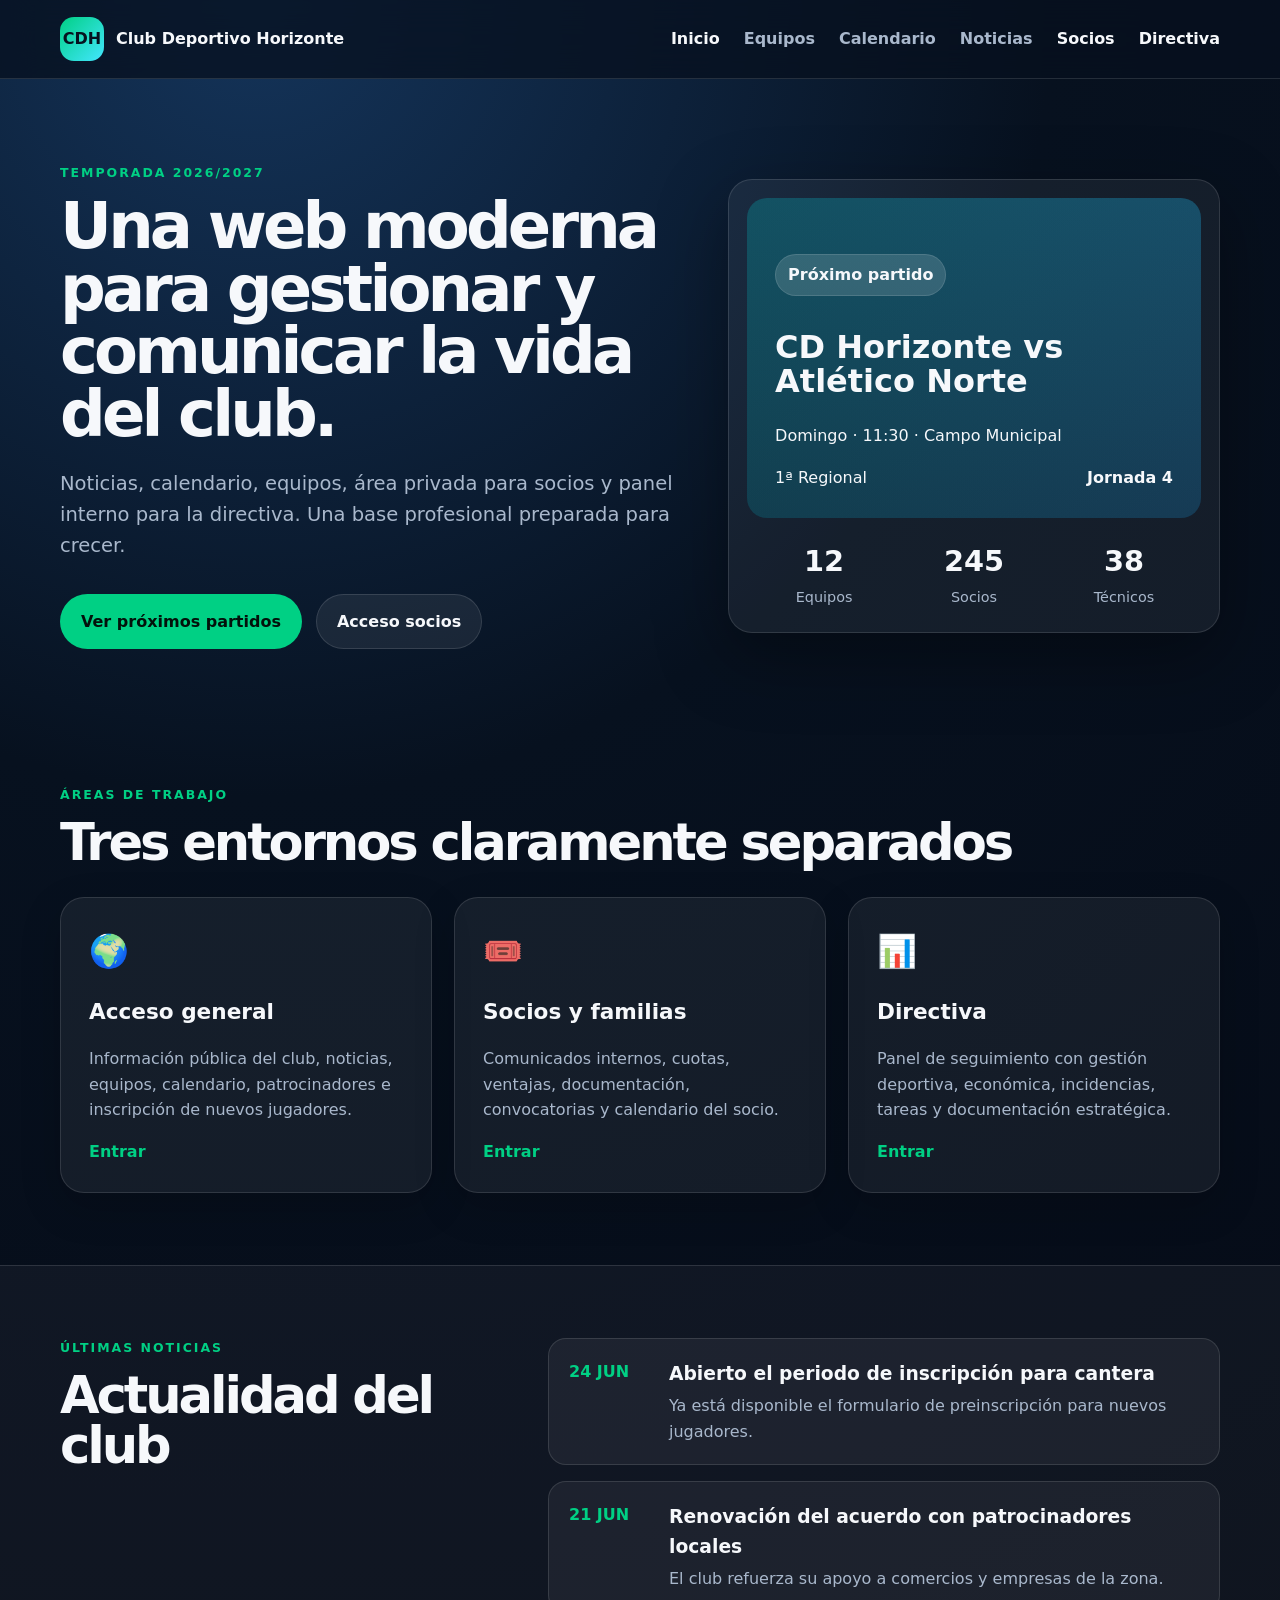
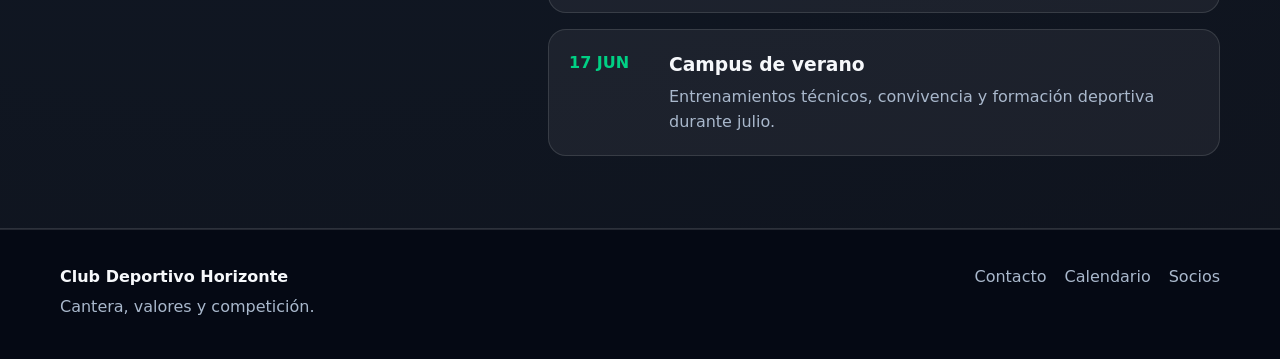
==== index.html @ 53312ed4 "Add files via upload Web inicial club" ====
<!doctype html>
<html lang="es">
<head>
  <meta charset="utf-8" />
  <meta name="viewport" content="width=device-width, initial-scale=1" />
  <title>Club Deportivo Horizonte</title>
  <meta name="description" content="Web oficial del Club Deportivo Horizonte: noticias, equipos, socios y directiva." />
  <link rel="stylesheet" href="assets/css/styles.css" />
</head>
<body>
  <header class="site-header">
    <nav class="navbar container">
      <a class="brand" href="index.html" aria-label="Inicio">
        <span class="brand-mark">CDH</span>
        <span>Club Deportivo Horizonte</span>
      </a>
      <button class="nav-toggle" aria-label="Abrir menú" data-nav-toggle>☰</button>
      <div class="nav-links" data-nav-links>
        <a href="index.html">Inicio</a>
        <a href="general/equipos.html">Equipos</a>
        <a href="general/calendario.html">Calendario</a>
        <a href="general/noticias.html">Noticias</a>
        <a href="socios/index.html">Socios</a>
        <a href="directiva/index.html">Directiva</a>
      </div>
    </nav>
  </header>

  <main>
    <section class="hero">
      <div class="container hero-grid">
        <div class="hero-content reveal">
          <p class="eyebrow">Temporada 2026/2027</p>
          <h1>Una web moderna para gestionar y comunicar la vida del club.</h1>
          <p class="lead">Noticias, calendario, equipos, área privada para socios y panel interno para la directiva. Una base profesional preparada para crecer.</p>
          <div class="hero-actions">
            <a class="btn btn-primary" href="general/calendario.html">Ver próximos partidos</a>
            <a class="btn btn-secondary" href="socios/index.html">Acceso socios</a>
          </div>
        </div>
        <div class="hero-card reveal delay-1">
          <div class="match-card">
            <p class="tag">Próximo partido</p>
            <h2>CD Horizonte vs Atlético Norte</h2>
            <p>Domingo · 11:30 · Campo Municipal</p>
            <div class="scoreline"><span>1ª Regional</span><strong>Jornada 4</strong></div>
          </div>
          <div class="stats-strip">
            <div><strong>12</strong><span>Equipos</span></div>
            <div><strong>245</strong><span>Socios</span></div>
            <div><strong>38</strong><span>Técnicos</span></div>
          </div>
        </div>
      </div>
    </section>

    <section class="section container">
      <div class="section-heading">
        <p class="eyebrow">Áreas de trabajo</p>
        <h2>Tres entornos claramente separados</h2>
      </div>
      <div class="cards three">
        <article class="card reveal">
          <span class="icon">🌍</span>
          <h3>Acceso general</h3>
          <p>Información pública del club, noticias, equipos, calendario, patrocinadores e inscripción de nuevos jugadores.</p>
          <a href="general/noticias.html">Entrar</a>
        </article>
        <article class="card reveal delay-1">
          <span class="icon">🎟️</span>
          <h3>Socios y familias</h3>
          <p>Comunicados internos, cuotas, ventajas, documentación, convocatorias y calendario del socio.</p>
          <a href="socios/index.html">Entrar</a>
        </article>
        <article class="card reveal delay-2">
          <span class="icon">📊</span>
          <h3>Directiva</h3>
          <p>Panel de seguimiento con gestión deportiva, económica, incidencias, tareas y documentación estratégica.</p>
          <a href="directiva/index.html">Entrar</a>
        </article>
      </div>
    </section>

    <section class="section alt">
      <div class="container split">
        <div>
          <p class="eyebrow">Últimas noticias</p>
          <h2>Actualidad del club</h2>
        </div>
        <div class="news-list">
          <article>
            <time>24 JUN</time>
            <div><h3>Abierto el periodo de inscripción para cantera</h3><p>Ya está disponible el formulario de preinscripción para nuevos jugadores.</p></div>
          </article>
          <article>
            <time>21 JUN</time>
            <div><h3>Renovación del acuerdo con patrocinadores locales</h3><p>El club refuerza su apoyo a comercios y empresas de la zona.</p></div>
          </article>
          <article>
            <time>17 JUN</time>
            <div><h3>Campus de verano</h3><p>Entrenamientos técnicos, convivencia y formación deportiva durante julio.</p></div>
          </article>
        </div>
      </div>
    </section>
  </main>

  <footer class="site-footer">
    <div class="container footer-grid">
      <div><strong>Club Deportivo Horizonte</strong><p>Cantera, valores y competición.</p></div>
      <div><a href="general/contacto.html">Contacto</a><a href="general/calendario.html">Calendario</a><a href="socios/index.html">Socios</a></div>
    </div>
  </footer>
  <script src="assets/js/app.js"></script>
</body>
</html>
---- assets/css/styles.css ----
:root{
  --bg:#07111f;--bg2:#0d1b2f;--surface:#10233d;--surface2:#152b48;--text:#f6f8fb;--muted:#a9b8cc;--primary:#00d084;--primary2:#43e6ff;--danger:#ff5a7a;--warning:#ffd166;--border:rgba(255,255,255,.12);--shadow:0 24px 70px rgba(0,0,0,.35);--radius:24px
}
*{box-sizing:border-box}html{scroll-behavior:smooth}body{margin:0;font-family:Inter,ui-sans-serif,system-ui,-apple-system,Segoe UI,Roboto,Arial,sans-serif;background:radial-gradient(circle at 20% 0%,#14345a 0,#07111f 36%,#050914 100%);color:var(--text);line-height:1.6}a{color:inherit;text-decoration:none}.container{width:min(1160px,92%);margin:auto}.site-header{position:sticky;top:0;z-index:10;background:rgba(7,17,31,.76);backdrop-filter:blur(18px);border-bottom:1px solid var(--border)}.navbar{height:78px;display:flex;align-items:center;justify-content:space-between}.brand{display:flex;gap:12px;align-items:center;font-weight:800}.brand-mark{display:grid;place-items:center;width:44px;height:44px;border-radius:14px;background:linear-gradient(135deg,var(--primary),var(--primary2));color:#06111f}.nav-links{display:flex;gap:24px;align-items:center;color:var(--muted);font-weight:600}.nav-links a:hover,.nav-links a.active{color:var(--text)}.nav-toggle{display:none;background:none;border:0;color:var(--text);font-size:28px}.hero{padding:84px 0 64px}.hero-grid{display:grid;grid-template-columns:1.12fr .88fr;gap:42px;align-items:center}.eyebrow{color:var(--primary);text-transform:uppercase;letter-spacing:.16em;font-size:.78rem;font-weight:800;margin:0 0 12px}.hero h1,.section h2{font-size:clamp(2.2rem,5vw,5rem);line-height:.98;margin:0 0 22px;letter-spacing:-.06em}.section h2{font-size:clamp(1.9rem,4vw,3.4rem)}.lead{font-size:1.22rem;color:var(--muted);max-width:720px}.hero-actions{display:flex;gap:14px;flex-wrap:wrap;margin-top:32px}.btn{display:inline-flex;align-items:center;justify-content:center;padding:14px 20px;border-radius:999px;font-weight:800;border:1px solid var(--border)}.btn-primary{background:var(--primary);color:#03110b;border-color:transparent}.btn-secondary{background:rgba(255,255,255,.07);color:var(--text)}.hero-card{padding:18px;border:1px solid var(--border);border-radius:var(--radius);background:rgba(255,255,255,.06);box-shadow:var(--shadow)}.match-card{min-height:320px;border-radius:20px;padding:28px;background:linear-gradient(145deg,rgba(0,208,132,.18),rgba(67,230,255,.12)),linear-gradient(180deg,#17365b,#10233d);display:flex;flex-direction:column;justify-content:flex-end}.tag{align-self:flex-start;background:rgba(255,255,255,.14);border:1px solid var(--border);padding:7px 12px;border-radius:99px;font-weight:800}.match-card h2{font-size:2rem;line-height:1.08;margin:18px 0 8px}.scoreline,.stats-strip{display:flex;justify-content:space-between;gap:12px}.stats-strip{padding:20px 8px 4px}.stats-strip div{flex:1;text-align:center}.stats-strip strong{display:block;font-size:1.8rem}.stats-strip span{color:var(--muted);font-size:.9rem}.section{padding:72px 0}.section-heading{margin-bottom:30px}.cards{display:grid;gap:22px}.cards.three{grid-template-columns:repeat(3,1fr)}.card{padding:28px;border-radius:var(--radius);background:rgba(255,255,255,.06);border:1px solid var(--border);box-shadow:0 14px 40px rgba(0,0,0,.18)}.card .icon{font-size:2rem}.card h3{font-size:1.35rem;margin:18px 0 8px}.card p{color:var(--muted)}.card a{color:var(--primary);font-weight:800}.alt{background:rgba(255,255,255,.04);border-top:1px solid var(--border);border-bottom:1px solid var(--border)}.split{display:grid;grid-template-columns:.8fr 1.2fr;gap:40px}.news-list{display:grid;gap:16px}.news-list article{display:grid;grid-template-columns:82px 1fr;gap:18px;padding:20px;border-radius:18px;background:rgba(255,255,255,.055);border:1px solid var(--border)}time{color:var(--primary);font-weight:900}.news-list h3{margin:0}.news-list p{margin:4px 0 0;color:var(--muted)}.site-footer{padding:34px 0;border-top:1px solid var(--border);background:#050914}.footer-grid{display:flex;justify-content:space-between;gap:20px}.footer-grid p{margin:.3rem 0;color:var(--muted)}.footer-grid div:last-child{display:flex;gap:18px;color:var(--muted)}.page-hero{padding:56px 0 24px}.page-hero h1{font-size:clamp(2rem,4vw,4rem);letter-spacing:-.05em;line-height:1;margin:0}.dashboard{display:grid;grid-template-columns:260px 1fr;gap:24px;padding:36px 0 72px}.side-panel{position:sticky;top:98px;align-self:start;border:1px solid var(--border);background:rgba(255,255,255,.06);border-radius:22px;padding:16px}.side-panel a{display:block;padding:12px 14px;border-radius:14px;color:var(--muted);font-weight:700}.side-panel a:hover,.side-panel a.active{background:rgba(255,255,255,.08);color:var(--text)}.content-grid{display:grid;grid-template-columns:repeat(2,1fr);gap:20px}.wide{grid-column:1/-1}.metric{font-size:2rem;font-weight:900}.table{width:100%;border-collapse:collapse;overflow:hidden;border-radius:18px}.table th,.table td{padding:14px;border-bottom:1px solid var(--border);text-align:left}.table th{color:var(--primary);font-size:.85rem;text-transform:uppercase;letter-spacing:.08em}.status{display:inline-block;padding:6px 10px;border-radius:999px;background:rgba(0,208,132,.14);color:var(--primary);font-weight:800;font-size:.82rem}.status.warn{background:rgba(255,209,102,.13);color:var(--warning)}.status.danger{background:rgba(255,90,122,.13);color:var(--danger)}.form{display:grid;gap:12px}.input,textarea,select{width:100%;padding:13px 14px;border-radius:14px;border:1px solid var(--border);background:rgba(255,255,255,.06);color:var(--text)}textarea{min-height:120px}.notice{border-left:4px solid var(--primary);padding:16px 18px;background:rgba(0,208,132,.08);border-radius:14px;color:var(--muted)}.lock{min-height:56vh;display:grid;place-items:center}.login-card{width:min(460px,92%)}.reveal{animation:fadeUp .7s ease both}.delay-1{animation-delay:.12s}.delay-2{animation-delay:.24s}@keyframes fadeUp{from{opacity:0;transform:translateY(18px)}to{opacity:1;transform:none}}@media(max-width:840px){.nav-toggle{display:block}.nav-links{display:none;position:absolute;left:4%;right:4%;top:78px;flex-direction:column;align-items:flex-start;padding:18px;border-radius:18px;background:#0b1829;border:1px solid var(--border)}.nav-links.open{display:flex}.hero-grid,.split,.dashboard{grid-template-columns:1fr}.cards.three,.content-grid{grid-template-columns:1fr}.side-panel{position:static}.footer-grid{flex-direction:column}.footer-grid div:last-child{flex-wrap:wrap}}
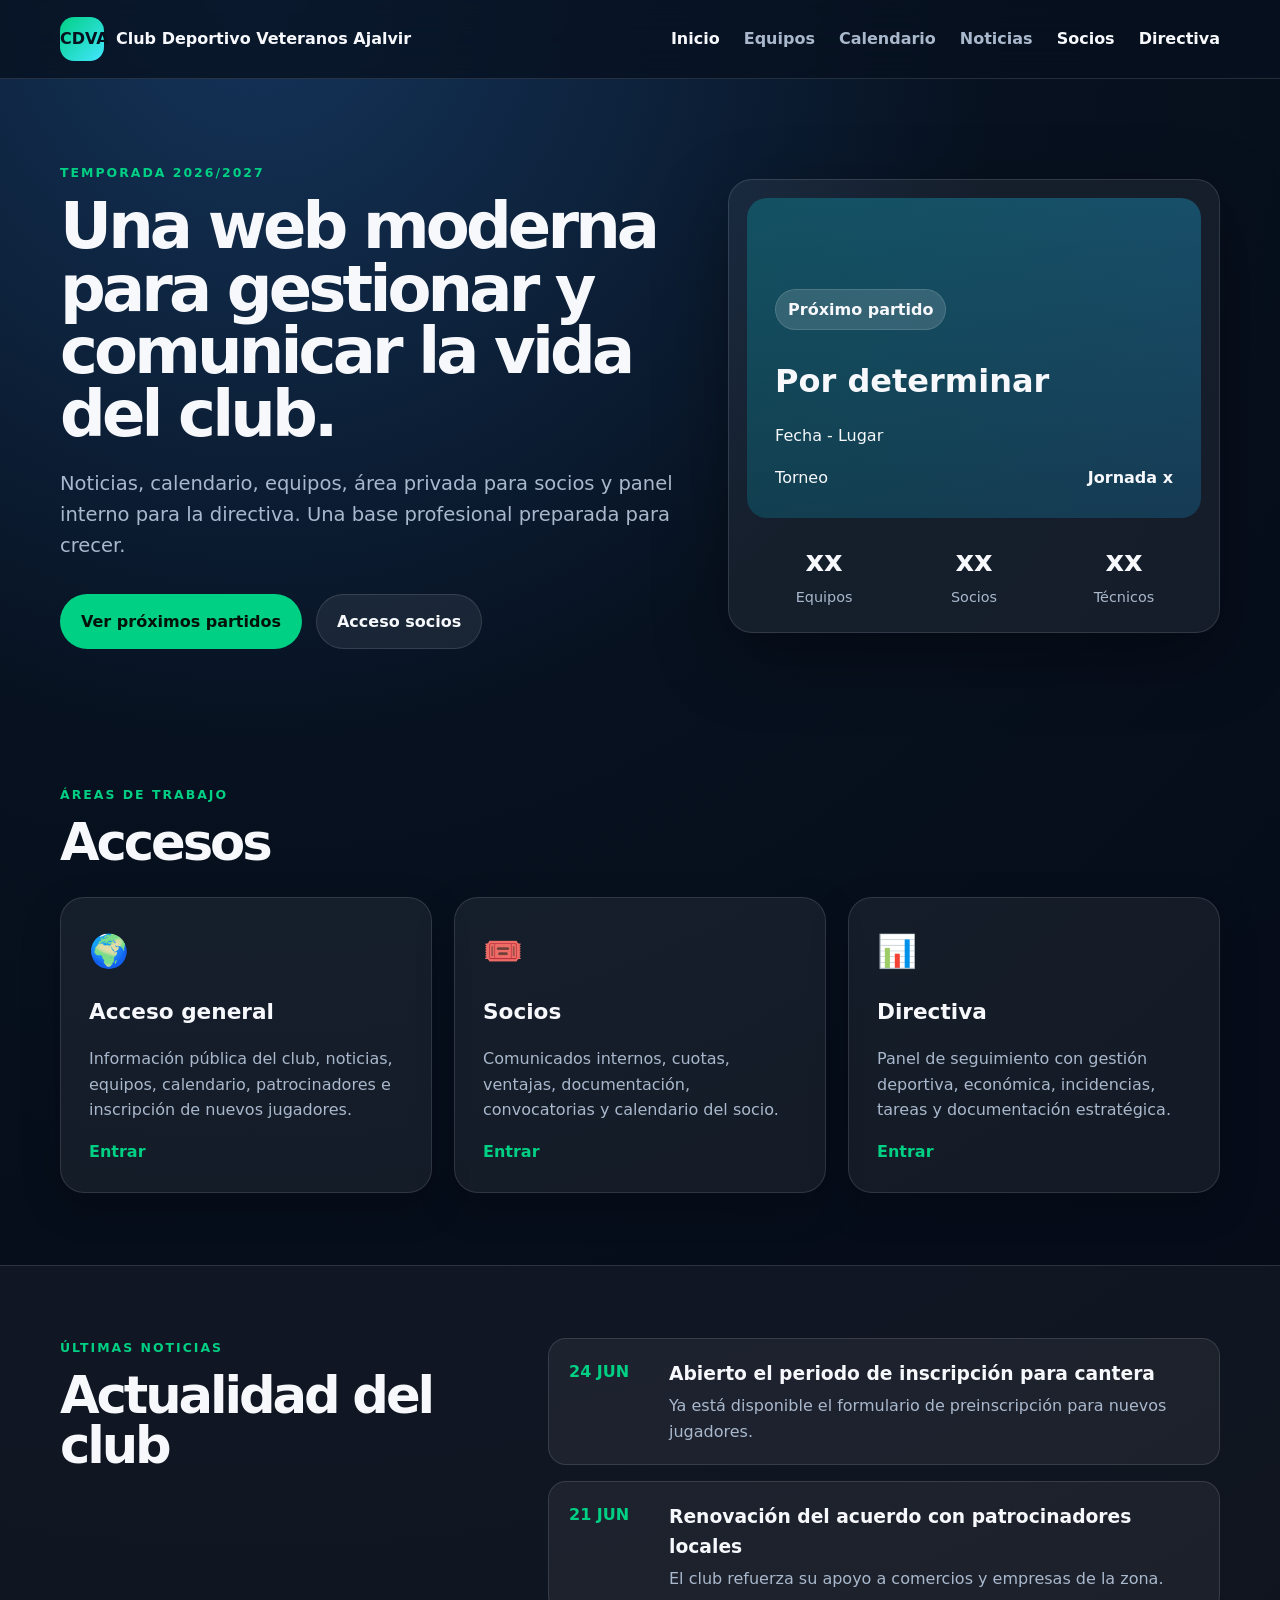
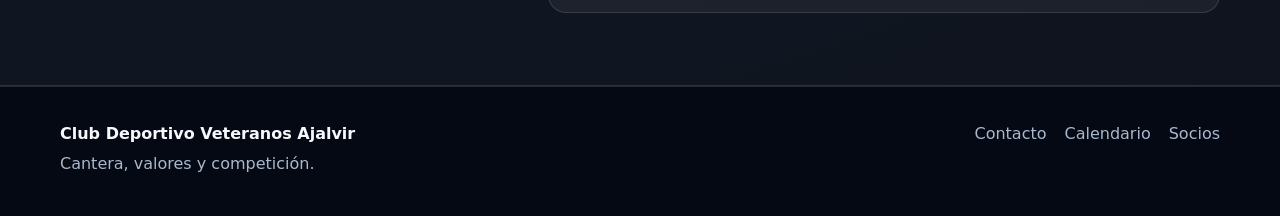
==== commit 44270d62: "Update index.html Adecuacion de nombres" ====
--- a/index.html
+++ b/index.html
@@ -3,16 +3,16 @@
 <head>
   <meta charset="utf-8" />
   <meta name="viewport" content="width=device-width, initial-scale=1" />
-  <title>Club Deportivo Horizonte</title>
-  <meta name="description" content="Web oficial del Club Deportivo Horizonte: noticias, equipos, socios y directiva." />
+  <title>Club Deportivo Veteranos Ajalvir</title>
+  <meta name="description" content="Web oficial del Club Deportivo Veteranos Ajalvir: noticias, equipos, socios y directiva." />
   <link rel="stylesheet" href="assets/css/styles.css" />
 </head>
 <body>
   <header class="site-header">
     <nav class="navbar container">
       <a class="brand" href="index.html" aria-label="Inicio">
-        <span class="brand-mark">CDH</span>
-        <span>Club Deportivo Horizonte</span>
+        <span class="brand-mark">CDVA</span>
+        <span>Club Deportivo Veteranos Ajalvir</span>
       </a>
       <button class="nav-toggle" aria-label="Abrir menú" data-nav-toggle>☰</button>
       <div class="nav-links" data-nav-links>
@@ -41,14 +41,14 @@
         <div class="hero-card reveal delay-1">
           <div class="match-card">
             <p class="tag">Próximo partido</p>
-            <h2>CD Horizonte vs Atlético Norte</h2>
-            <p>Domingo · 11:30 · Campo Municipal</p>
-            <div class="scoreline"><span>1ª Regional</span><strong>Jornada 4</strong></div>
+            <h2>Por determinar</h2>
+            <p>Fecha - Lugar</p>
+            <div class="scoreline"><span>Torneo</span><strong>Jornada x</strong></div>
           </div>
           <div class="stats-strip">
-            <div><strong>12</strong><span>Equipos</span></div>
-            <div><strong>245</strong><span>Socios</span></div>
-            <div><strong>38</strong><span>Técnicos</span></div>
+            <div><strong>xx</strong><span>Equipos</span></div>
+            <div><strong>xx</strong><span>Socios</span></div>
+            <div><strong>xx</strong><span>Técnicos</span></div>
           </div>
         </div>
       </div>
@@ -57,7 +57,7 @@
     <section class="section container">
       <div class="section-heading">
         <p class="eyebrow">Áreas de trabajo</p>
-        <h2>Tres entornos claramente separados</h2>
+        <h2>Accesos</h2>
       </div>
       <div class="cards three">
         <article class="card reveal">
@@ -68,7 +68,7 @@
         </article>
         <article class="card reveal delay-1">
           <span class="icon">🎟️</span>
-          <h3>Socios y familias</h3>
+          <h3>Socios</h3>
           <p>Comunicados internos, cuotas, ventajas, documentación, convocatorias y calendario del socio.</p>
           <a href="socios/index.html">Entrar</a>
         </article>
@@ -96,10 +96,6 @@
             <time>21 JUN</time>
             <div><h3>Renovación del acuerdo con patrocinadores locales</h3><p>El club refuerza su apoyo a comercios y empresas de la zona.</p></div>
           </article>
-          <article>
-            <time>17 JUN</time>
-            <div><h3>Campus de verano</h3><p>Entrenamientos técnicos, convivencia y formación deportiva durante julio.</p></div>
-          </article>
         </div>
       </div>
     </section>
@@ -107,7 +103,7 @@
 
   <footer class="site-footer">
     <div class="container footer-grid">
-      <div><strong>Club Deportivo Horizonte</strong><p>Cantera, valores y competición.</p></div>
+      <div><strong>Club Deportivo Veteranos Ajalvir</strong><p>Cantera, valores y competición.</p></div>
       <div><a href="general/contacto.html">Contacto</a><a href="general/calendario.html">Calendario</a><a href="socios/index.html">Socios</a></div>
     </div>
   </footer>
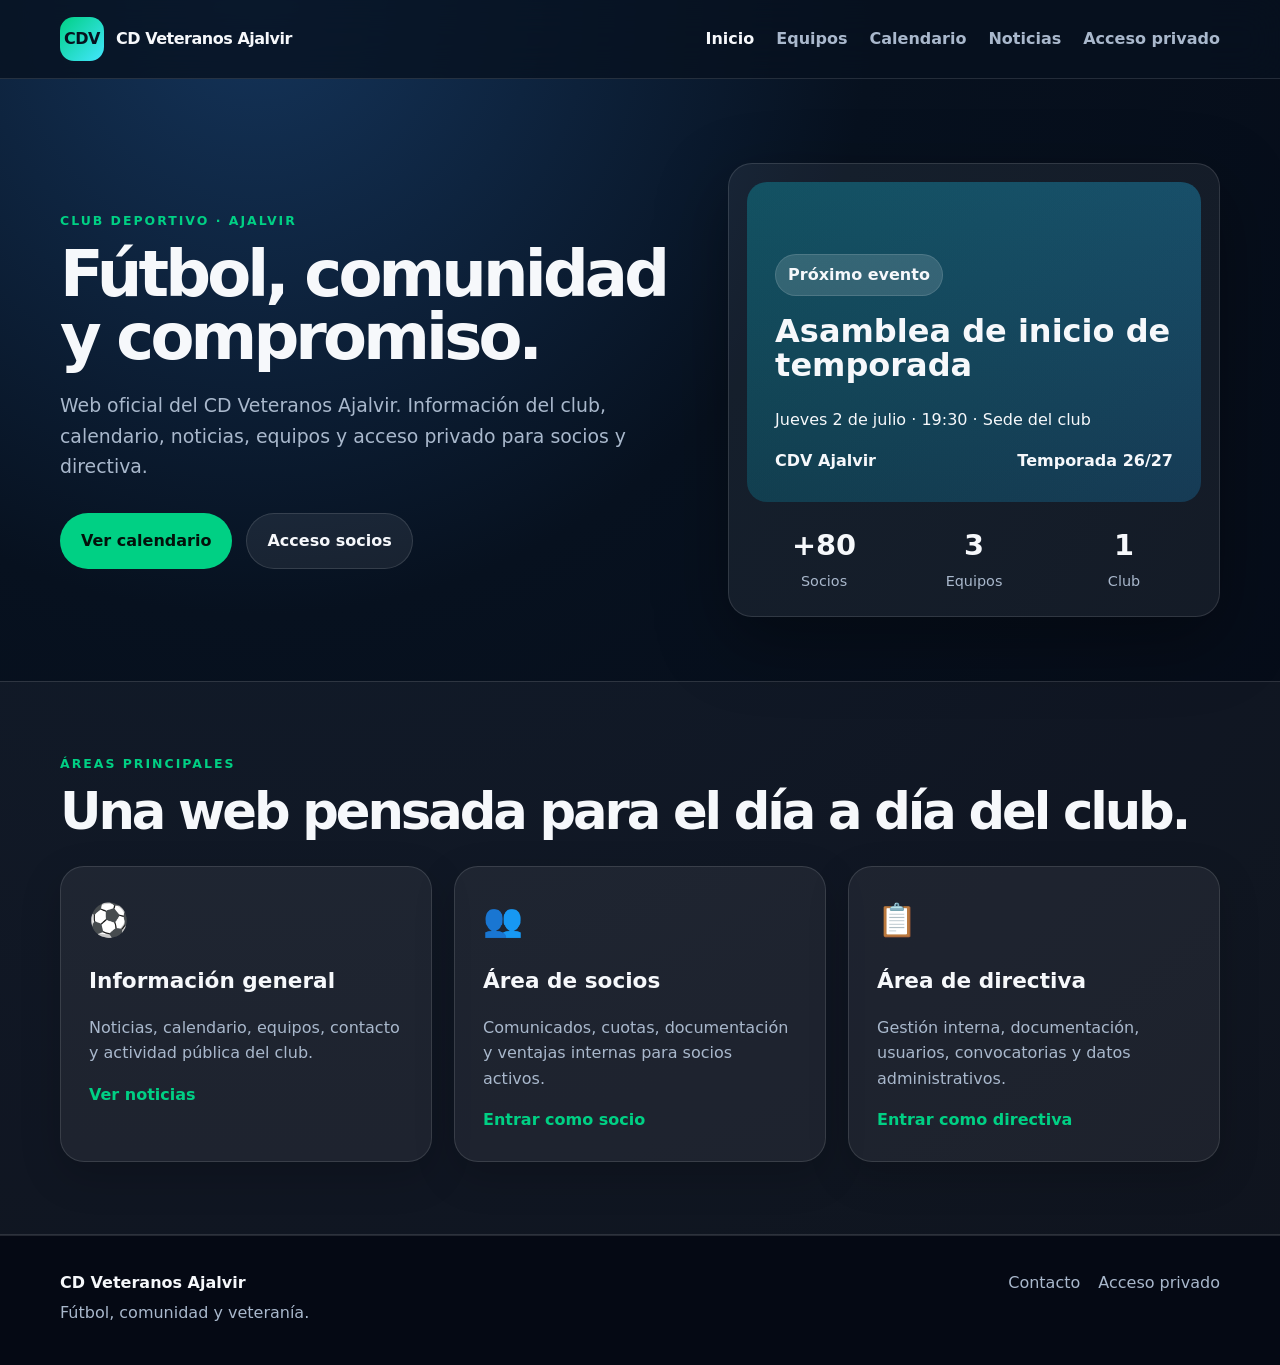
==== commit 67068bfd: "Add files via upload" ====
--- a/index.html
+++ b/index.html
@@ -1,112 +1,124 @@
 <!doctype html>
 <html lang="es">
+
 <head>
-  <meta charset="utf-8" />
-  <meta name="viewport" content="width=device-width, initial-scale=1" />
-  <title>Club Deportivo Veteranos Ajalvir</title>
-  <meta name="description" content="Web oficial del Club Deportivo Veteranos Ajalvir: noticias, equipos, socios y directiva." />
-  <link rel="stylesheet" href="assets/css/styles.css" />
+    <meta charset="utf-8">
+    <meta name="viewport" content="width=device-width, initial-scale=1">
+    <title>CD Veteranos Ajalvir</title>
+    <link rel="stylesheet" href="assets/css/styles.css">
 </head>
+
 <body>
-  <header class="site-header">
-    <nav class="navbar container">
-      <a class="brand" href="index.html" aria-label="Inicio">
-        <span class="brand-mark">CDVA</span>
-        <span>Club Deportivo Veteranos Ajalvir</span>
-      </a>
-      <button class="nav-toggle" aria-label="Abrir menú" data-nav-toggle>☰</button>
-      <div class="nav-links" data-nav-links>
-        <a href="index.html">Inicio</a>
-        <a href="general/equipos.html">Equipos</a>
-        <a href="general/calendario.html">Calendario</a>
-        <a href="general/noticias.html">Noticias</a>
-        <a href="socios/index.html">Socios</a>
-        <a href="directiva/index.html">Directiva</a>
-      </div>
-    </nav>
-  </header>
+    <header class="site-header">
+        <nav class="navbar container">
+            <a class="brand" href="index.html">
+                <span class="brand-mark">CDV</span>
+                <span>CD Veteranos Ajalvir</span>
+            </a>
 
-  <main>
-    <section class="hero">
-      <div class="container hero-grid">
-        <div class="hero-content reveal">
-          <p class="eyebrow">Temporada 2026/2027</p>
-          <h1>Una web moderna para gestionar y comunicar la vida del club.</h1>
-          <p class="lead">Noticias, calendario, equipos, área privada para socios y panel interno para la directiva. Una base profesional preparada para crecer.</p>
-          <div class="hero-actions">
-            <a class="btn btn-primary" href="general/calendario.html">Ver próximos partidos</a>
-            <a class="btn btn-secondary" href="socios/index.html">Acceso socios</a>
-          </div>
+            <button class="nav-toggle" data-nav-toggle>☰</button>
+
+            <div class="nav-links" data-nav-links>
+                <a class="active" href="index.html">Inicio</a>
+                <a href="general/equipos.html">Equipos</a>
+                <a href="general/calendario.html">Calendario</a>
+                <a href="general/noticias.html">Noticias</a>
+                <a href="login.html">Acceso privado</a>
+            </div>
+        </nav>
+    </header>
+
+    <main>
+        <section class="hero">
+            <div class="container hero-grid">
+                <div class="reveal">
+                    <p class="eyebrow">Club deportivo · Ajalvir</p>
+                    <h1>Fútbol, comunidad y compromiso.</h1>
+                    <p class="lead">
+                        Web oficial del CD Veteranos Ajalvir. Información del club, calendario,
+                        noticias, equipos y acceso privado para socios y directiva.
+                    </p>
+
+                    <div class="hero-actions">
+                        <a class="btn btn-primary" href="general/calendario.html">Ver calendario</a>
+                        <a class="btn btn-secondary" href="login.html">Acceso socios</a>
+                    </div>
+                </div>
+
+                <div class="hero-card reveal delay-1">
+                    <div class="match-card">
+                        <span class="tag">Próximo evento</span>
+                        <h2>Asamblea de inicio de temporada</h2>
+                        <p>Jueves 2 de julio · 19:30 · Sede del club</p>
+                        <div class="scoreline">
+                            <strong>CDV Ajalvir</strong>
+                            <strong>Temporada 26/27</strong>
+                        </div>
+                    </div>
+
+                    <div class="stats-strip">
+                        <div>
+                            <strong>+80</strong>
+                            <span>Socios</span>
+                        </div>
+                        <div>
+                            <strong>3</strong>
+                            <span>Equipos</span>
+                        </div>
+                        <div>
+                            <strong>1</strong>
+                            <span>Club</span>
+                        </div>
+                    </div>
+                </div>
+            </div>
+        </section>
+
+        <section class="section alt">
+            <div class="container section-heading">
+                <p class="eyebrow">Áreas principales</p>
+                <h2>Una web pensada para el día a día del club.</h2>
+            </div>
+
+            <div class="container cards three">
+                <article class="card">
+                    <span class="icon">⚽</span>
+                    <h3>Información general</h3>
+                    <p>Noticias, calendario, equipos, contacto y actividad pública del club.</p>
+                    <a href="general/noticias.html">Ver noticias</a>
+                </article>
+
+                <article class="card">
+                    <span class="icon">👥</span>
+                    <h3>Área de socios</h3>
+                    <p>Comunicados, cuotas, documentación y ventajas internas para socios activos.</p>
+                    <a href="login.html">Entrar como socio</a>
+                </article>
+
+                <article class="card">
+                    <span class="icon">📋</span>
+                    <h3>Área de directiva</h3>
+                    <p>Gestión interna, documentación, usuarios, convocatorias y datos administrativos.</p>
+                    <a href="login.html">Entrar como directiva</a>
+                </article>
+            </div>
+        </section>
+    </main>
+
+    <footer class="site-footer">
+        <div class="container footer-grid">
+            <div>
+                <strong>CD Veteranos Ajalvir</strong>
+                <p>Fútbol, comunidad y veteranía.</p>
+            </div>
+            <div>
+                <a href="general/contacto.html">Contacto</a>
+                <a href="login.html">Acceso privado</a>
+            </div>
         </div>
-        <div class="hero-card reveal delay-1">
-          <div class="match-card">
-            <p class="tag">Próximo partido</p>
-            <h2>Por determinar</h2>
-            <p>Fecha - Lugar</p>
-            <div class="scoreline"><span>Torneo</span><strong>Jornada x</strong></div>
-          </div>
-          <div class="stats-strip">
-            <div><strong>xx</strong><span>Equipos</span></div>
-            <div><strong>xx</strong><span>Socios</span></div>
-            <div><strong>xx</strong><span>Técnicos</span></div>
-          </div>
-        </div>
-      </div>
-    </section>
+    </footer>
 
-    <section class="section container">
-      <div class="section-heading">
-        <p class="eyebrow">Áreas de trabajo</p>
-        <h2>Accesos</h2>
-      </div>
-      <div class="cards three">
-        <article class="card reveal">
-          <span class="icon">🌍</span>
-          <h3>Acceso general</h3>
-          <p>Información pública del club, noticias, equipos, calendario, patrocinadores e inscripción de nuevos jugadores.</p>
-          <a href="general/noticias.html">Entrar</a>
-        </article>
-        <article class="card reveal delay-1">
-          <span class="icon">🎟️</span>
-          <h3>Socios</h3>
-          <p>Comunicados internos, cuotas, ventajas, documentación, convocatorias y calendario del socio.</p>
-          <a href="socios/index.html">Entrar</a>
-        </article>
-        <article class="card reveal delay-2">
-          <span class="icon">📊</span>
-          <h3>Directiva</h3>
-          <p>Panel de seguimiento con gestión deportiva, económica, incidencias, tareas y documentación estratégica.</p>
-          <a href="directiva/index.html">Entrar</a>
-        </article>
-      </div>
-    </section>
+    <script src="assets/js/app.js"></script>
+</body>
 
-    <section class="section alt">
-      <div class="container split">
-        <div>
-          <p class="eyebrow">Últimas noticias</p>
-          <h2>Actualidad del club</h2>
-        </div>
-        <div class="news-list">
-          <article>
-            <time>24 JUN</time>
-            <div><h3>Abierto el periodo de inscripción para cantera</h3><p>Ya está disponible el formulario de preinscripción para nuevos jugadores.</p></div>
-          </article>
-          <article>
-            <time>21 JUN</time>
-            <div><h3>Renovación del acuerdo con patrocinadores locales</h3><p>El club refuerza su apoyo a comercios y empresas de la zona.</p></div>
-          </article>
-        </div>
-      </div>
-    </section>
-  </main>
-
-  <footer class="site-footer">
-    <div class="container footer-grid">
-      <div><strong>Club Deportivo Veteranos Ajalvir</strong><p>Cantera, valores y competición.</p></div>
-      <div><a href="general/contacto.html">Contacto</a><a href="general/calendario.html">Calendario</a><a href="socios/index.html">Socios</a></div>
-    </div>
-  </footer>
-  <script src="assets/js/app.js"></script>
-</body>
 </html>
--- a/assets/css/styles.css
+++ b/assets/css/styles.css
@@ -1,4 +1,638 @@
-:root{
-  --bg:#07111f;--bg2:#0d1b2f;--surface:#10233d;--surface2:#152b48;--text:#f6f8fb;--muted:#a9b8cc;--primary:#00d084;--primary2:#43e6ff;--danger:#ff5a7a;--warning:#ffd166;--border:rgba(255,255,255,.12);--shadow:0 24px 70px rgba(0,0,0,.35);--radius:24px
-}
-*{box-sizing:border-box}html{scroll-behavior:smooth}body{margin:0;font-family:Inter,ui-sans-serif,system-ui,-apple-system,Segoe UI,Roboto,Arial,sans-serif;background:radial-gradient(circle at 20% 0%,#14345a 0,#07111f 36%,#050914 100%);color:var(--text);line-height:1.6}a{color:inherit;text-decoration:none}.container{width:min(1160px,92%);margin:auto}.site-header{position:sticky;top:0;z-index:10;background:rgba(7,17,31,.76);backdrop-filter:blur(18px);border-bottom:1px solid var(--border)}.navbar{height:78px;display:flex;align-items:center;justify-content:space-between}.brand{display:flex;gap:12px;align-items:center;font-weight:800}.brand-mark{display:grid;place-items:center;width:44px;height:44px;border-radius:14px;background:linear-gradient(135deg,var(--primary),var(--primary2));color:#06111f}.nav-links{display:flex;gap:24px;align-items:center;color:var(--muted);font-weight:600}.nav-links a:hover,.nav-links a.active{color:var(--text)}.nav-toggle{display:none;background:none;border:0;color:var(--text);font-size:28px}.hero{padding:84px 0 64px}.hero-grid{display:grid;grid-template-columns:1.12fr .88fr;gap:42px;align-items:center}.eyebrow{color:var(--primary);text-transform:uppercase;letter-spacing:.16em;font-size:.78rem;font-weight:800;margin:0 0 12px}.hero h1,.section h2{font-size:clamp(2.2rem,5vw,5rem);line-height:.98;margin:0 0 22px;letter-spacing:-.06em}.section h2{font-size:clamp(1.9rem,4vw,3.4rem)}.lead{font-size:1.22rem;color:var(--muted);max-width:720px}.hero-actions{display:flex;gap:14px;flex-wrap:wrap;margin-top:32px}.btn{display:inline-flex;align-items:center;justify-content:center;padding:14px 20px;border-radius:999px;font-weight:800;border:1px solid var(--border)}.btn-primary{background:var(--primary);color:#03110b;border-color:transparent}.btn-secondary{background:rgba(255,255,255,.07);color:var(--text)}.hero-card{padding:18px;border:1px solid var(--border);border-radius:var(--radius);background:rgba(255,255,255,.06);box-shadow:var(--shadow)}.match-card{min-height:320px;border-radius:20px;padding:28px;background:linear-gradient(145deg,rgba(0,208,132,.18),rgba(67,230,255,.12)),linear-gradient(180deg,#17365b,#10233d);display:flex;flex-direction:column;justify-content:flex-end}.tag{align-self:flex-start;background:rgba(255,255,255,.14);border:1px solid var(--border);padding:7px 12px;border-radius:99px;font-weight:800}.match-card h2{font-size:2rem;line-height:1.08;margin:18px 0 8px}.scoreline,.stats-strip{display:flex;justify-content:space-between;gap:12px}.stats-strip{padding:20px 8px 4px}.stats-strip div{flex:1;text-align:center}.stats-strip strong{display:block;font-size:1.8rem}.stats-strip span{color:var(--muted);font-size:.9rem}.section{padding:72px 0}.section-heading{margin-bottom:30px}.cards{display:grid;gap:22px}.cards.three{grid-template-columns:repeat(3,1fr)}.card{padding:28px;border-radius:var(--radius);background:rgba(255,255,255,.06);border:1px solid var(--border);box-shadow:0 14px 40px rgba(0,0,0,.18)}.card .icon{font-size:2rem}.card h3{font-size:1.35rem;margin:18px 0 8px}.card p{color:var(--muted)}.card a{color:var(--primary);font-weight:800}.alt{background:rgba(255,255,255,.04);border-top:1px solid var(--border);border-bottom:1px solid var(--border)}.split{display:grid;grid-template-columns:.8fr 1.2fr;gap:40px}.news-list{display:grid;gap:16px}.news-list article{display:grid;grid-template-columns:82px 1fr;gap:18px;padding:20px;border-radius:18px;background:rgba(255,255,255,.055);border:1px solid var(--border)}time{color:var(--primary);font-weight:900}.news-list h3{margin:0}.news-list p{margin:4px 0 0;color:var(--muted)}.site-footer{padding:34px 0;border-top:1px solid var(--border);background:#050914}.footer-grid{display:flex;justify-content:space-between;gap:20px}.footer-grid p{margin:.3rem 0;color:var(--muted)}.footer-grid div:last-child{display:flex;gap:18px;color:var(--muted)}.page-hero{padding:56px 0 24px}.page-hero h1{font-size:clamp(2rem,4vw,4rem);letter-spacing:-.05em;line-height:1;margin:0}.dashboard{display:grid;grid-template-columns:260px 1fr;gap:24px;padding:36px 0 72px}.side-panel{position:sticky;top:98px;align-self:start;border:1px solid var(--border);background:rgba(255,255,255,.06);border-radius:22px;padding:16px}.side-panel a{display:block;padding:12px 14px;border-radius:14px;color:var(--muted);font-weight:700}.side-panel a:hover,.side-panel a.active{background:rgba(255,255,255,.08);color:var(--text)}.content-grid{display:grid;grid-template-columns:repeat(2,1fr);gap:20px}.wide{grid-column:1/-1}.metric{font-size:2rem;font-weight:900}.table{width:100%;border-collapse:collapse;overflow:hidden;border-radius:18px}.table th,.table td{padding:14px;border-bottom:1px solid var(--border);text-align:left}.table th{color:var(--primary);font-size:.85rem;text-transform:uppercase;letter-spacing:.08em}.status{display:inline-block;padding:6px 10px;border-radius:999px;background:rgba(0,208,132,.14);color:var(--primary);font-weight:800;font-size:.82rem}.status.warn{background:rgba(255,209,102,.13);color:var(--warning)}.status.danger{background:rgba(255,90,122,.13);color:var(--danger)}.form{display:grid;gap:12px}.input,textarea,select{width:100%;padding:13px 14px;border-radius:14px;border:1px solid var(--border);background:rgba(255,255,255,.06);color:var(--text)}textarea{min-height:120px}.notice{border-left:4px solid var(--primary);padding:16px 18px;background:rgba(0,208,132,.08);border-radius:14px;color:var(--muted)}.lock{min-height:56vh;display:grid;place-items:center}.login-card{width:min(460px,92%)}.reveal{animation:fadeUp .7s ease both}.delay-1{animation-delay:.12s}.delay-2{animation-delay:.24s}@keyframes fadeUp{from{opacity:0;transform:translateY(18px)}to{opacity:1;transform:none}}@media(max-width:840px){.nav-toggle{display:block}.nav-links{display:none;position:absolute;left:4%;right:4%;top:78px;flex-direction:column;align-items:flex-start;padding:18px;border-radius:18px;background:#0b1829;border:1px solid var(--border)}.nav-links.open{display:flex}.hero-grid,.split,.dashboard{grid-template-columns:1fr}.cards.three,.content-grid{grid-template-columns:1fr}.side-panel{position:static}.footer-grid{flex-direction:column}.footer-grid div:last-child{flex-wrap:wrap}}
+:root {
+    --bg: #07111f;
+    --bg-soft: #0d1b2f;
+    --surface: #10233d;
+    --surface-soft: #152b48;
+    --surface-light: rgba(255, 255, 255, 0.06);
+    --surface-lighter: rgba(255, 255, 255, 0.1);
+    --text: #f6f8fb;
+    --text-dark: #111827;
+    --muted: #a9b8cc;
+    --primary: #00d084;
+    --primary-dark: #0f766e;
+    --primary-soft: rgba(0, 208, 132, 0.14);
+    --secondary: #43e6ff;
+    --danger: #ff5a7a;
+    --danger-dark: #b91c1c;
+    --warning: #ffd166;
+    --border: rgba(255, 255, 255, 0.12);
+    --shadow: 0 24px 70px rgba(0, 0, 0, 0.35);
+    --radius: 24px;
+    --radius-sm: 14px;
+    --max-width: 1160px;
+}
+
+* {
+    box-sizing: border-box;
+}
+
+html {
+    scroll-behavior: smooth;
+}
+
+body {
+    margin: 0;
+    font-family: Inter, ui-sans-serif, system-ui, -apple-system, BlinkMacSystemFont, "Segoe UI", Roboto, Arial, sans-serif;
+    color: var(--text);
+    line-height: 1.6;
+    background: radial-gradient(circle at 20% 0%, #14345a 0, #07111f 36%, #050914 100%);
+}
+
+body.login-body {
+    min-height: 100vh;
+    display: grid;
+    place-items: center;
+    padding: 24px;
+    background: linear-gradient(135deg, #07111f, #0c2947);
+}
+
+a {
+    color: inherit;
+    text-decoration: none;
+}
+
+button,
+input,
+select,
+textarea {
+    font: inherit;
+}
+
+.container {
+    width: min(var(--max-width), 92%);
+    margin: auto;
+}
+
+.site-header {
+    position: sticky;
+    top: 0;
+    z-index: 20;
+    background: rgba(7, 17, 31, 0.78);
+    border-bottom: 1px solid var(--border);
+    backdrop-filter: blur(18px);
+}
+
+.navbar {
+    min-height: 78px;
+    display: flex;
+    align-items: center;
+    justify-content: space-between;
+    gap: 20px;
+}
+
+.brand {
+    display: flex;
+    align-items: center;
+    gap: 12px;
+    font-weight: 900;
+    letter-spacing: -0.03em;
+}
+
+.brand-mark {
+    width: 44px;
+    height: 44px;
+    display: grid;
+    place-items: center;
+    border-radius: 14px;
+    color: #06111f;
+    background: linear-gradient(135deg, var(--primary), var(--secondary));
+}
+
+.nav-links {
+    display: flex;
+    align-items: center;
+    gap: 22px;
+    color: var(--muted);
+    font-weight: 700;
+}
+
+.nav-links a:hover,
+.nav-links a.active {
+    color: var(--text);
+}
+
+.nav-toggle {
+    display: none;
+    background: none;
+    border: 0;
+    color: var(--text);
+    font-size: 28px;
+    cursor: pointer;
+}
+
+.hero {
+    padding: 84px 0 64px;
+}
+
+.hero-grid {
+    display: grid;
+    grid-template-columns: 1.12fr 0.88fr;
+    gap: 42px;
+    align-items: center;
+}
+
+.eyebrow {
+    margin: 0 0 12px;
+    color: var(--primary);
+    font-size: 0.78rem;
+    font-weight: 900;
+    letter-spacing: 0.16em;
+    text-transform: uppercase;
+}
+
+.hero h1,
+.section h2,
+.page-hero h1 {
+    margin: 0 0 22px;
+    line-height: 0.98;
+    letter-spacing: -0.06em;
+}
+
+.hero h1 {
+    font-size: clamp(2.3rem, 5vw, 5rem);
+}
+
+.section h2,
+.page-hero h1 {
+    font-size: clamp(2rem, 4vw, 3.6rem);
+}
+
+.lead {
+    max-width: 760px;
+    color: var(--muted);
+    font-size: 1.18rem;
+}
+
+.hero-actions {
+    display: flex;
+    flex-wrap: wrap;
+    gap: 14px;
+    margin-top: 32px;
+}
+
+.btn {
+    display: inline-flex;
+    align-items: center;
+    justify-content: center;
+    padding: 14px 20px;
+    border: 1px solid var(--border);
+    border-radius: 999px;
+    font-weight: 900;
+    cursor: pointer;
+}
+
+.btn-primary {
+    color: #03110b;
+    background: var(--primary);
+    border-color: transparent;
+}
+
+.btn-secondary {
+    color: var(--text);
+    background: rgba(255, 255, 255, 0.07);
+}
+
+.btn-danger,
+.btn-logout {
+    color: #ffffff;
+    background: var(--danger-dark);
+    border: 0;
+}
+
+.btn-logout {
+    padding: 0.65rem 1rem;
+    border-radius: 999px;
+    font-weight: 800;
+    cursor: pointer;
+}
+
+.btn-danger:hover,
+.btn-logout:hover {
+    background: #991b1b;
+}
+
+.hero-card,
+.card,
+.side-panel,
+.login-card {
+    border: 1px solid var(--border);
+    border-radius: var(--radius);
+    box-shadow: 0 14px 40px rgba(0, 0, 0, 0.18);
+}
+
+.hero-card {
+    padding: 18px;
+    background: rgba(255, 255, 255, 0.06);
+    box-shadow: var(--shadow);
+}
+
+.match-card {
+    min-height: 320px;
+    display: flex;
+    flex-direction: column;
+    justify-content: flex-end;
+    padding: 28px;
+    border-radius: 20px;
+    background: linear-gradient(145deg, rgba(0, 208, 132, 0.18), rgba(67, 230, 255, 0.12)),
+        linear-gradient(180deg, #17365b, #10233d);
+}
+
+.tag {
+    align-self: flex-start;
+    padding: 7px 12px;
+    border: 1px solid var(--border);
+    border-radius: 99px;
+    background: rgba(255, 255, 255, 0.14);
+    font-weight: 900;
+}
+
+.match-card h2 {
+    margin: 18px 0 8px;
+    font-size: 2rem;
+    line-height: 1.08;
+}
+
+.scoreline,
+.stats-strip {
+    display: flex;
+    justify-content: space-between;
+    gap: 12px;
+}
+
+.stats-strip {
+    padding: 20px 8px 4px;
+}
+
+.stats-strip div {
+    flex: 1;
+    text-align: center;
+}
+
+.stats-strip strong {
+    display: block;
+    font-size: 1.8rem;
+}
+
+.stats-strip span {
+    color: var(--muted);
+    font-size: 0.9rem;
+}
+
+.section {
+    padding: 72px 0;
+}
+
+.section-heading {
+    margin-bottom: 30px;
+}
+
+.cards {
+    display: grid;
+    gap: 22px;
+}
+
+.cards.three {
+    grid-template-columns: repeat(3, 1fr);
+}
+
+.card {
+    padding: 28px;
+    background: rgba(255, 255, 255, 0.06);
+}
+
+.card .icon {
+    font-size: 2rem;
+}
+
+.card h3 {
+    margin: 18px 0 8px;
+    font-size: 1.35rem;
+}
+
+.card p {
+    color: var(--muted);
+}
+
+.card a {
+    color: var(--primary);
+    font-weight: 900;
+}
+
+.alt {
+    background: rgba(255, 255, 255, 0.04);
+    border-top: 1px solid var(--border);
+    border-bottom: 1px solid var(--border);
+}
+
+.split {
+    display: grid;
+    grid-template-columns: 0.8fr 1.2fr;
+    gap: 40px;
+}
+
+.news-list {
+    display: grid;
+    gap: 16px;
+}
+
+.news-list article {
+    display: grid;
+    grid-template-columns: 82px 1fr;
+    gap: 18px;
+    padding: 20px;
+    border: 1px solid var(--border);
+    border-radius: 18px;
+    background: rgba(255, 255, 255, 0.055);
+}
+
+time {
+    color: var(--primary);
+    font-weight: 900;
+}
+
+.news-list h3 {
+    margin: 0;
+}
+
+.news-list p {
+    margin: 4px 0 0;
+    color: var(--muted);
+}
+
+.site-footer {
+    padding: 34px 0;
+    background: #050914;
+    border-top: 1px solid var(--border);
+}
+
+.footer-grid {
+    display: flex;
+    justify-content: space-between;
+    gap: 20px;
+}
+
+.footer-grid p {
+    margin: 0.3rem 0;
+    color: var(--muted);
+}
+
+.footer-grid div:last-child {
+    display: flex;
+    gap: 18px;
+    color: var(--muted);
+}
+
+.page-hero {
+    padding: 56px 0 24px;
+}
+
+.dashboard {
+    display: grid;
+    grid-template-columns: 260px 1fr;
+    gap: 24px;
+    padding: 36px 0 72px;
+}
+
+.side-panel {
+    position: sticky;
+    top: 98px;
+    align-self: start;
+    padding: 16px;
+    background: rgba(255, 255, 255, 0.06);
+}
+
+.side-panel a {
+    display: block;
+    padding: 12px 14px;
+    border-radius: 14px;
+    color: var(--muted);
+    font-weight: 800;
+}
+
+.side-panel a:hover,
+.side-panel a.active {
+    color: var(--text);
+    background: rgba(255, 255, 255, 0.08);
+}
+
+.content-grid {
+    display: grid;
+    grid-template-columns: repeat(2, 1fr);
+    gap: 20px;
+}
+
+.wide {
+    grid-column: 1 / -1;
+}
+
+.metric {
+    font-size: 2rem;
+    font-weight: 900;
+}
+
+.table {
+    width: 100%;
+    border-collapse: collapse;
+    overflow: hidden;
+    border-radius: 18px;
+}
+
+.table th,
+.table td {
+    padding: 14px;
+    border-bottom: 1px solid var(--border);
+    text-align: left;
+}
+
+.table th {
+    color: var(--primary);
+    font-size: 0.85rem;
+    letter-spacing: 0.08em;
+    text-transform: uppercase;
+}
+
+.status {
+    display: inline-block;
+    padding: 6px 10px;
+    border-radius: 999px;
+    color: var(--primary);
+    background: var(--primary-soft);
+    font-size: 0.82rem;
+    font-weight: 900;
+}
+
+.status.warn {
+    color: var(--warning);
+    background: rgba(255, 209, 102, 0.13);
+}
+
+.status.danger {
+    color: var(--danger);
+    background: rgba(255, 90, 122, 0.13);
+}
+
+.form,
+.login-form {
+    display: grid;
+    gap: 12px;
+}
+
+label {
+    font-weight: 800;
+}
+
+.input,
+textarea,
+select,
+.login-card input,
+.login-card select,
+.card input,
+.card select {
+    width: 100%;
+    padding: 13px 14px;
+    border: 1px solid var(--border);
+    border-radius: 14px;
+    color: var(--text);
+    background: rgba(255, 255, 255, 0.06);
+}
+
+.login-card input,
+.login-card select,
+.card input,
+.card select {
+    margin: 0.35rem 0 1rem;
+}
+
+.login-card input,
+.login-card select {
+    color: var(--text-dark);
+    border-color: #d1d5db;
+    background: #ffffff;
+}
+
+textarea {
+    min-height: 120px;
+}
+
+.notice {
+    padding: 16px 18px;
+    color: var(--muted);
+    background: rgba(0, 208, 132, 0.08);
+    border-left: 4px solid var(--primary);
+    border-radius: 14px;
+}
+
+.login-card {
+    width: min(460px, 92%);
+    padding: 2rem;
+    color: var(--text-dark);
+    background: #ffffff;
+    box-shadow: 0 24px 80px rgba(0, 0, 0, 0.35);
+}
+
+.login-card h1 {
+    margin-top: 0;
+}
+
+.login-card p {
+    color: #4b5563;
+}
+
+.login-card button,
+.card button {
+    width: 100%;
+    padding: 0.9rem;
+    border: 0;
+    border-radius: 12px;
+    color: #ffffff;
+    background: var(--primary-dark);
+    font-weight: 900;
+    cursor: pointer;
+}
+
+.error {
+    color: var(--danger-dark);
+    font-weight: 800;
+}
+
+.user-row {
+    padding: 1rem 0;
+}
+
+.user-actions {
+    display: flex;
+    flex-wrap: wrap;
+    gap: 10px;
+    margin-top: 10px;
+}
+
+.reveal {
+    animation: fadeUp 0.7s ease both;
+}
+
+.delay-1 {
+    animation-delay: 0.12s;
+}
+
+.delay-2 {
+    animation-delay: 0.24s;
+}
+
+@keyframes fadeUp {
+    from {
+        opacity: 0;
+        transform: translateY(18px);
+    }
+
+    to {
+        opacity: 1;
+        transform: none;
+    }
+}
+
+@media (max-width: 840px) {
+    .nav-toggle {
+        display: block;
+    }
+
+    .nav-links {
+        position: absolute;
+        top: 78px;
+        left: 4%;
+        right: 4%;
+        display: none;
+        flex-direction: column;
+        align-items: flex-start;
+        padding: 18px;
+        border: 1px solid var(--border);
+        border-radius: 18px;
+        background: #0b1829;
+    }
+
+    .nav-links.open {
+        display: flex;
+    }
+
+    .hero-grid,
+    .split,
+    .dashboard {
+        grid-template-columns: 1fr;
+    }
+
+    .cards.three,
+    .content-grid {
+        grid-template-columns: 1fr;
+    }
+
+    .side-panel {
+        position: static;
+    }
+
+    .footer-grid {
+        flex-direction: column;
+    }
+
+    .footer-grid div:last-child {
+        flex-wrap: wrap;
+    }
+}
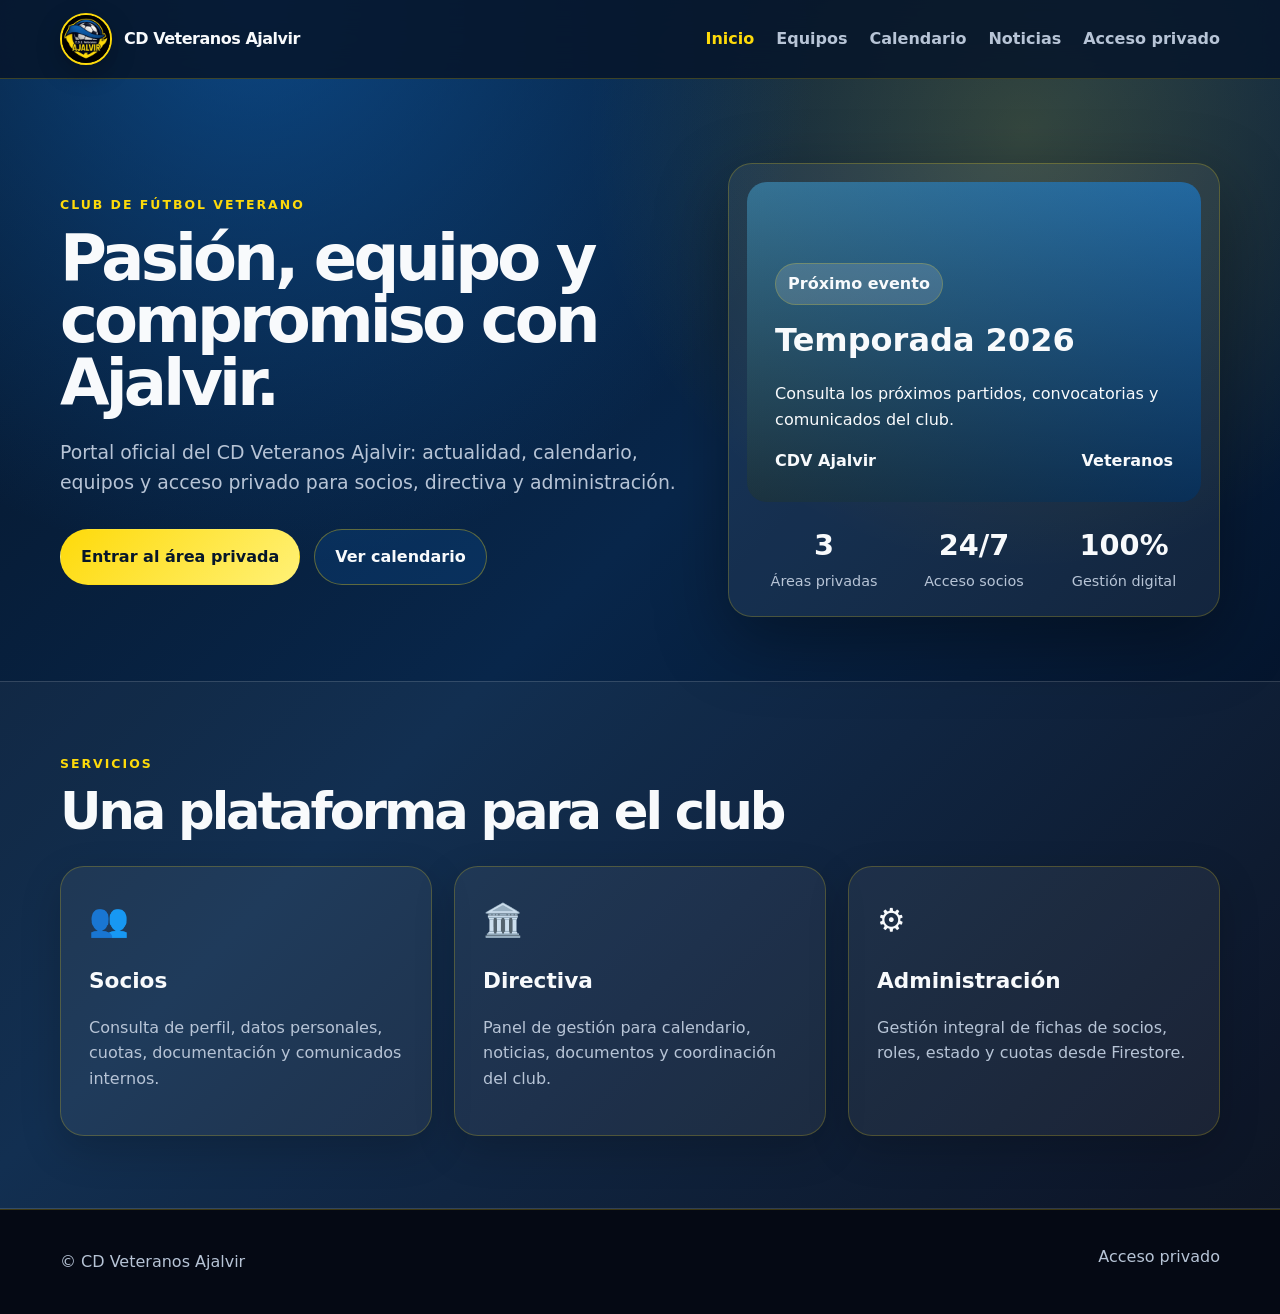
==== commit f0f95eb4: "Add files via upload" ====
--- a/index.html
+++ b/index.html
@@ -1,23 +1,19 @@
 <!doctype html>
 <html lang="es">
-
 <head>
     <meta charset="utf-8">
     <meta name="viewport" content="width=device-width, initial-scale=1">
     <title>CD Veteranos Ajalvir</title>
     <link rel="stylesheet" href="assets/css/styles.css">
 </head>
-
 <body>
     <header class="site-header">
         <nav class="navbar container">
             <a class="brand" href="index.html">
-                <span class="brand-mark">CDV</span>
+                <span class="brand-logo"><img src="assets/img/escudo-cdv-ajalvir.jpg" alt="Escudo CD Veteranos Ajalvir"></span>
                 <span>CD Veteranos Ajalvir</span>
             </a>
-
             <button class="nav-toggle" data-nav-toggle>☰</button>
-
             <div class="nav-links" data-nav-links>
                 <a class="active" href="index.html">Inicio</a>
                 <a href="general/equipos.html">Equipos</a>
@@ -29,96 +25,49 @@
     </header>
 
     <main>
-        <section class="hero">
-            <div class="container hero-grid">
-                <div class="reveal">
-                    <p class="eyebrow">Club deportivo · Ajalvir</p>
-                    <h1>Fútbol, comunidad y compromiso.</h1>
-                    <p class="lead">
-                        Web oficial del CD Veteranos Ajalvir. Información del club, calendario,
-                        noticias, equipos y acceso privado para socios y directiva.
-                    </p>
-
+        <section class="hero container">
+            <div class="hero-grid">
+                <div>
+                    <p class="eyebrow">Club de fútbol veterano</p>
+                    <h1>Pasión, equipo y compromiso con Ajalvir.</h1>
+                    <p class="lead">Portal oficial del CD Veteranos Ajalvir: actualidad, calendario, equipos y acceso privado para socios, directiva y administración.</p>
                     <div class="hero-actions">
-                        <a class="btn btn-primary" href="general/calendario.html">Ver calendario</a>
-                        <a class="btn btn-secondary" href="login.html">Acceso socios</a>
+                        <a class="btn btn-primary" href="login.html">Entrar al área privada</a>
+                        <a class="btn btn-secondary" href="general/calendario.html">Ver calendario</a>
                     </div>
                 </div>
-
-                <div class="hero-card reveal delay-1">
+                <div class="hero-card">
                     <div class="match-card">
                         <span class="tag">Próximo evento</span>
-                        <h2>Asamblea de inicio de temporada</h2>
-                        <p>Jueves 2 de julio · 19:30 · Sede del club</p>
-                        <div class="scoreline">
-                            <strong>CDV Ajalvir</strong>
-                            <strong>Temporada 26/27</strong>
-                        </div>
+                        <h2>Temporada 2026</h2>
+                        <p>Consulta los próximos partidos, convocatorias y comunicados del club.</p>
+                        <div class="scoreline"><strong>CDV Ajalvir</strong><strong>Veteranos</strong></div>
                     </div>
-
                     <div class="stats-strip">
-                        <div>
-                            <strong>+80</strong>
-                            <span>Socios</span>
-                        </div>
-                        <div>
-                            <strong>3</strong>
-                            <span>Equipos</span>
-                        </div>
-                        <div>
-                            <strong>1</strong>
-                            <span>Club</span>
-                        </div>
+                        <div><strong>3</strong><span>Áreas privadas</span></div>
+                        <div><strong>24/7</strong><span>Acceso socios</span></div>
+                        <div><strong>100%</strong><span>Gestión digital</span></div>
                     </div>
                 </div>
             </div>
         </section>
 
         <section class="section alt">
-            <div class="container section-heading">
-                <p class="eyebrow">Áreas principales</p>
-                <h2>Una web pensada para el día a día del club.</h2>
-            </div>
-
-            <div class="container cards three">
-                <article class="card">
-                    <span class="icon">⚽</span>
-                    <h3>Información general</h3>
-                    <p>Noticias, calendario, equipos, contacto y actividad pública del club.</p>
-                    <a href="general/noticias.html">Ver noticias</a>
-                </article>
-
-                <article class="card">
-                    <span class="icon">👥</span>
-                    <h3>Área de socios</h3>
-                    <p>Comunicados, cuotas, documentación y ventajas internas para socios activos.</p>
-                    <a href="login.html">Entrar como socio</a>
-                </article>
-
-                <article class="card">
-                    <span class="icon">📋</span>
-                    <h3>Área de directiva</h3>
-                    <p>Gestión interna, documentación, usuarios, convocatorias y datos administrativos.</p>
-                    <a href="login.html">Entrar como directiva</a>
-                </article>
+            <div class="container">
+                <div class="section-heading">
+                    <p class="eyebrow">Servicios</p>
+                    <h2>Una plataforma para el club</h2>
+                </div>
+                <div class="cards three">
+                    <article class="card"><div class="icon">👥</div><h3>Socios</h3><p>Consulta de perfil, datos personales, cuotas, documentación y comunicados internos.</p></article>
+                    <article class="card"><div class="icon">🏛️</div><h3>Directiva</h3><p>Panel de gestión para calendario, noticias, documentos y coordinación del club.</p></article>
+                    <article class="card"><div class="icon">⚙️</div><h3>Administración</h3><p>Gestión integral de fichas de socios, roles, estado y cuotas desde Firestore.</p></article>
+                </div>
             </div>
         </section>
     </main>
 
-    <footer class="site-footer">
-        <div class="container footer-grid">
-            <div>
-                <strong>CD Veteranos Ajalvir</strong>
-                <p>Fútbol, comunidad y veteranía.</p>
-            </div>
-            <div>
-                <a href="general/contacto.html">Contacto</a>
-                <a href="login.html">Acceso privado</a>
-            </div>
-        </div>
-    </footer>
-
+    <footer class="site-footer"><div class="container footer-grid"><p>© CD Veteranos Ajalvir</p><div><a href="login.html">Acceso privado</a></div></div></footer>
     <script src="assets/js/app.js"></script>
 </body>
-
 </html>
--- a/assets/css/styles.css
+++ b/assets/css/styles.css
@@ -1,25 +1,30 @@
 :root {
-    --bg: #07111f;
-    --bg-soft: #0d1b2f;
-    --surface: #10233d;
-    --surface-soft: #152b48;
-    --surface-light: rgba(255, 255, 255, 0.06);
-    --surface-lighter: rgba(255, 255, 255, 0.1);
-    --text: #f6f8fb;
+    --max-width: 1160px;
+
+    --bg: #06162a;
+    --bg2: #08264a;
+    --surface: rgba(255, 255, 255, 0.06);
+    --surface2: rgba(255, 255, 255, 0.10);
+
+    --text: #f8fafc;
     --text-dark: #111827;
-    --muted: #a9b8cc;
-    --primary: #00d084;
-    --primary-dark: #0f766e;
-    --primary-soft: rgba(0, 208, 132, 0.14);
-    --secondary: #43e6ff;
+    --muted: #b7c4d6;
+    --muted-dark: #4b5563;
+
+    --primary: #feda0a;
+    --primary-dark: #0f5ead;
+    --primary-soft: rgba(254, 218, 10, 0.16);
+    --secondary: #0f5ead;
+
     --danger: #ff5a7a;
     --danger-dark: #b91c1c;
-    --warning: #ffd166;
-    --border: rgba(255, 255, 255, 0.12);
+    --warning: #feda0a;
+
+    --border: rgba(255, 255, 255, 0.14);
+    --border-yellow: rgba(254, 218, 10, 0.22);
+
     --shadow: 0 24px 70px rgba(0, 0, 0, 0.35);
     --radius: 24px;
-    --radius-sm: 14px;
-    --max-width: 1160px;
 }
 
 * {
@@ -35,7 +40,10 @@
     font-family: Inter, ui-sans-serif, system-ui, -apple-system, BlinkMacSystemFont, "Segoe UI", Roboto, Arial, sans-serif;
     color: var(--text);
     line-height: 1.6;
-    background: radial-gradient(circle at 20% 0%, #14345a 0, #07111f 36%, #050914 100%);
+    background:
+        radial-gradient(circle at 20% 0%, rgba(15, 94, 173, 0.65) 0, transparent 34%),
+        radial-gradient(circle at 80% 10%, rgba(254, 218, 10, 0.18) 0, transparent 28%),
+        linear-gradient(135deg, #06162a 0%, #08264a 45%, #020817 100%);
 }
 
 body.login-body {
@@ -43,7 +51,10 @@
     display: grid;
     place-items: center;
     padding: 24px;
-    background: linear-gradient(135deg, #07111f, #0c2947);
+    background:
+        radial-gradient(circle at 20% 10%, rgba(254, 218, 10, 0.22), transparent 28%),
+        radial-gradient(circle at 80% 0%, rgba(15, 94, 173, 0.70), transparent 34%),
+        linear-gradient(135deg, #06162a, #020817);
 }
 
 a {
@@ -63,12 +74,14 @@
     margin: auto;
 }
 
+/* CABECERA */
+
 .site-header {
     position: sticky;
     top: 0;
     z-index: 20;
-    background: rgba(7, 17, 31, 0.78);
-    border-bottom: 1px solid var(--border);
+    background: rgba(6, 22, 42, 0.86);
+    border-bottom: 1px solid var(--border-yellow);
     backdrop-filter: blur(18px);
 }
 
@@ -94,8 +107,26 @@
     display: grid;
     place-items: center;
     border-radius: 14px;
-    color: #06111f;
-    background: linear-gradient(135deg, var(--primary), var(--secondary));
+    color: #06162a;
+    background: linear-gradient(135deg, var(--primary), #fff176);
+}
+
+.brand-logo {
+    width: 52px;
+    height: 52px;
+    display: grid;
+    place-items: center;
+    overflow: hidden;
+    border-radius: 50%;
+    background: #06162a;
+    border: 2px solid var(--primary);
+    box-shadow: 0 8px 24px rgba(0, 0, 0, 0.25);
+}
+
+.brand-logo img {
+    width: 100%;
+    height: 100%;
+    object-fit: cover;
 }
 
 .nav-links {
@@ -108,7 +139,7 @@
 
 .nav-links a:hover,
 .nav-links a.active {
-    color: var(--text);
+    color: var(--primary);
 }
 
 .nav-toggle {
@@ -120,55 +151,7 @@
     cursor: pointer;
 }
 
-.hero {
-    padding: 84px 0 64px;
-}
-
-.hero-grid {
-    display: grid;
-    grid-template-columns: 1.12fr 0.88fr;
-    gap: 42px;
-    align-items: center;
-}
-
-.eyebrow {
-    margin: 0 0 12px;
-    color: var(--primary);
-    font-size: 0.78rem;
-    font-weight: 900;
-    letter-spacing: 0.16em;
-    text-transform: uppercase;
-}
-
-.hero h1,
-.section h2,
-.page-hero h1 {
-    margin: 0 0 22px;
-    line-height: 0.98;
-    letter-spacing: -0.06em;
-}
-
-.hero h1 {
-    font-size: clamp(2.3rem, 5vw, 5rem);
-}
-
-.section h2,
-.page-hero h1 {
-    font-size: clamp(2rem, 4vw, 3.6rem);
-}
-
-.lead {
-    max-width: 760px;
-    color: var(--muted);
-    font-size: 1.18rem;
-}
-
-.hero-actions {
-    display: flex;
-    flex-wrap: wrap;
-    gap: 14px;
-    margin-top: 32px;
-}
+/* BOTONES */
 
 .btn {
     display: inline-flex;
@@ -182,14 +165,15 @@
 }
 
 .btn-primary {
-    color: #03110b;
-    background: var(--primary);
+    color: #06162a;
+    background: linear-gradient(135deg, var(--primary), #fff176);
     border-color: transparent;
 }
 
 .btn-secondary {
     color: var(--text);
-    background: rgba(255, 255, 255, 0.07);
+    background: rgba(15, 94, 173, 0.22);
+    border-color: rgba(254, 218, 10, 0.35);
 }
 
 .btn-danger,
@@ -211,18 +195,69 @@
     background: #991b1b;
 }
 
+/* HERO */
+
+.hero {
+    padding: 84px 0 64px;
+}
+
+.hero-grid {
+    display: grid;
+    grid-template-columns: 1.12fr 0.88fr;
+    gap: 42px;
+    align-items: center;
+}
+
+.eyebrow {
+    margin: 0 0 12px;
+    color: var(--primary);
+    font-size: 0.78rem;
+    font-weight: 900;
+    letter-spacing: 0.16em;
+    text-transform: uppercase;
+}
+
+.hero h1,
+.section h2,
+.page-hero h1 {
+    margin: 0 0 22px;
+    line-height: 0.98;
+    letter-spacing: -0.06em;
+}
+
+.hero h1 {
+    font-size: clamp(2.3rem, 5vw, 5rem);
+}
+
+.section h2,
+.page-hero h1 {
+    font-size: clamp(2rem, 4vw, 3.6rem);
+}
+
+.lead {
+    max-width: 760px;
+    color: var(--muted);
+    font-size: 1.18rem;
+}
+
+.hero-actions {
+    display: flex;
+    flex-wrap: wrap;
+    gap: 14px;
+    margin-top: 32px;
+}
+
 .hero-card,
 .card,
-.side-panel,
-.login-card {
-    border: 1px solid var(--border);
+.side-panel {
+    border: 1px solid var(--border-yellow);
     border-radius: var(--radius);
+    background: var(--surface);
     box-shadow: 0 14px 40px rgba(0, 0, 0, 0.18);
 }
 
 .hero-card {
     padding: 18px;
-    background: rgba(255, 255, 255, 0.06);
     box-shadow: var(--shadow);
 }
 
@@ -233,14 +268,15 @@
     justify-content: flex-end;
     padding: 28px;
     border-radius: 20px;
-    background: linear-gradient(145deg, rgba(0, 208, 132, 0.18), rgba(67, 230, 255, 0.12)),
-        linear-gradient(180deg, #17365b, #10233d);
+    background:
+        linear-gradient(145deg, rgba(254, 218, 10, 0.16), rgba(15, 94, 173, 0.35)),
+        linear-gradient(180deg, #0f5ead, #06162a);
 }
 
 .tag {
     align-self: flex-start;
     padding: 7px 12px;
-    border: 1px solid var(--border);
+    border: 1px solid var(--border-yellow);
     border-radius: 99px;
     background: rgba(255, 255, 255, 0.14);
     font-weight: 900;
@@ -278,6 +314,8 @@
     font-size: 0.9rem;
 }
 
+/* SECCIONES */
+
 .section {
     padding: 72px 0;
 }
@@ -297,7 +335,6 @@
 
 .card {
     padding: 28px;
-    background: rgba(255, 255, 255, 0.06);
 }
 
 .card .icon {
@@ -330,6 +367,8 @@
     gap: 40px;
 }
 
+/* NOTICIAS */
+
 .news-list {
     display: grid;
     gap: 16px;
@@ -340,7 +379,7 @@
     grid-template-columns: 82px 1fr;
     gap: 18px;
     padding: 20px;
-    border: 1px solid var(--border);
+    border: 1px solid var(--border-yellow);
     border-radius: 18px;
     background: rgba(255, 255, 255, 0.055);
 }
@@ -359,28 +398,7 @@
     color: var(--muted);
 }
 
-.site-footer {
-    padding: 34px 0;
-    background: #050914;
-    border-top: 1px solid var(--border);
-}
-
-.footer-grid {
-    display: flex;
-    justify-content: space-between;
-    gap: 20px;
-}
-
-.footer-grid p {
-    margin: 0.3rem 0;
-    color: var(--muted);
-}
-
-.footer-grid div:last-child {
-    display: flex;
-    gap: 18px;
-    color: var(--muted);
-}
+/* PÁGINAS INTERNAS */
 
 .page-hero {
     padding: 56px 0 24px;
@@ -398,7 +416,6 @@
     top: 98px;
     align-self: start;
     padding: 16px;
-    background: rgba(255, 255, 255, 0.06);
 }
 
 .side-panel a {
@@ -412,7 +429,7 @@
 .side-panel a:hover,
 .side-panel a.active {
     color: var(--text);
-    background: rgba(255, 255, 255, 0.08);
+    background: rgba(254, 218, 10, 0.12);
 }
 
 .content-grid {
@@ -428,6 +445,13 @@
 .metric {
     font-size: 2rem;
     font-weight: 900;
+}
+
+/* TABLAS */
+
+.table-wrapper {
+    width: 100%;
+    overflow-x: auto;
 }
 
 .table {
@@ -470,6 +494,8 @@
     color: var(--danger);
     background: rgba(255, 90, 122, 0.13);
 }
+
+/* FORMULARIOS */
 
 .form,
 .login-form {
@@ -517,25 +543,56 @@
 .notice {
     padding: 16px 18px;
     color: var(--muted);
-    background: rgba(0, 208, 132, 0.08);
+    background: rgba(254, 218, 10, 0.10);
     border-left: 4px solid var(--primary);
     border-radius: 14px;
 }
 
+/* LOGIN */
+
 .login-card {
+    position: relative;
+    z-index: 1;
     width: min(460px, 92%);
     padding: 2rem;
     color: var(--text-dark);
     background: #ffffff;
+    border: 1px solid rgba(254, 218, 10, 0.40);
+    border-radius: var(--radius);
     box-shadow: 0 24px 80px rgba(0, 0, 0, 0.35);
+}
+
+.login-card::before {
+    content: "";
+    display: block;
+    width: 118px;
+    height: 118px;
+    margin: 0 auto 1.2rem;
+    background-image: url("../img/escudo-cdv-ajalvir.jpeg");
+    background-size: cover;
+    background-position: center;
+    border-radius: 50%;
+    border: 3px solid var(--primary);
+    box-shadow: 0 12px 32px rgba(0, 0, 0, 0.28);
+    pointer-events: none;
 }
 
 .login-card h1 {
     margin-top: 0;
+    text-align: center;
 }
 
 .login-card p {
-    color: #4b5563;
+    color: var(--muted-dark);
+    text-align: center;
+}
+
+.login-card form,
+.login-card input,
+.login-card button,
+.login-card label {
+    position: relative;
+    z-index: 2;
 }
 
 .login-card button,
@@ -544,10 +601,15 @@
     padding: 0.9rem;
     border: 0;
     border-radius: 12px;
-    color: #ffffff;
-    background: var(--primary-dark);
+    color: #06162a;
+    background: linear-gradient(135deg, var(--primary), #fff176);
     font-weight: 900;
     cursor: pointer;
+}
+
+.login-card button:hover,
+.card button:hover {
+    filter: brightness(0.96);
 }
 
 .error {
@@ -555,6 +617,13 @@
     font-weight: 800;
 }
 
+.success {
+    color: #0f766e;
+    font-weight: 800;
+}
+
+/* USUARIOS */
+
 .user-row {
     padding: 1rem 0;
 }
@@ -565,6 +634,33 @@
     gap: 10px;
     margin-top: 10px;
 }
+
+/* FOOTER */
+
+.site-footer {
+    padding: 34px 0;
+    background: #050914;
+    border-top: 1px solid var(--border-yellow);
+}
+
+.footer-grid {
+    display: flex;
+    justify-content: space-between;
+    gap: 20px;
+}
+
+.footer-grid p {
+    margin: 0.3rem 0;
+    color: var(--muted);
+}
+
+.footer-grid div:last-child {
+    display: flex;
+    gap: 18px;
+    color: var(--muted);
+}
+
+/* ANIMACIONES */
 
 .reveal {
     animation: fadeUp 0.7s ease both;
@@ -589,6 +685,8 @@
         transform: none;
     }
 }
+
+/* RESPONSIVE */
 
 @media (max-width: 840px) {
     .nav-toggle {
@@ -604,9 +702,9 @@
         flex-direction: column;
         align-items: flex-start;
         padding: 18px;
-        border: 1px solid var(--border);
+        border: 1px solid var(--border-yellow);
         border-radius: 18px;
-        background: #0b1829;
+        background: #06162a;
     }
 
     .nav-links.open {
